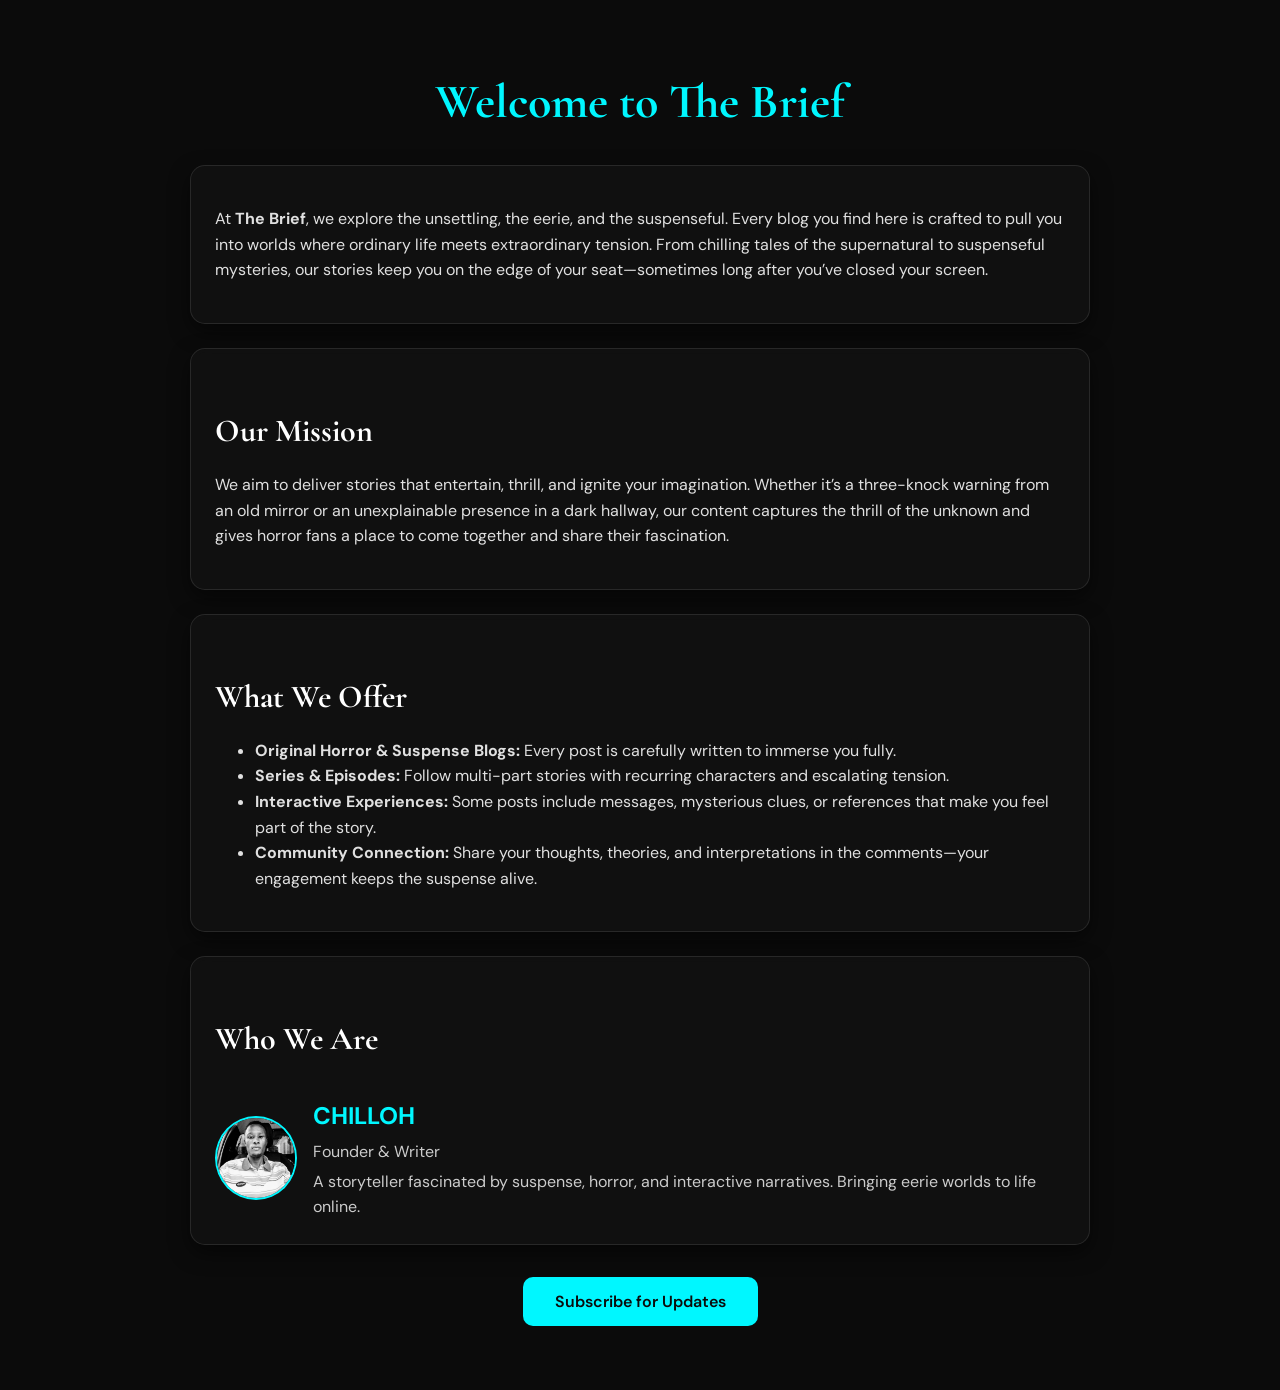
==== about.html @ 276f0a3e "66" ====
<!DOCTYPE html>
<html lang="en">
<head>
  <meta charset="UTF-8">
  <meta name="viewport" content="width=device-width, initial-scale=1.0">
  <title>About | The Brief</title>
  <link href="https://fonts.googleapis.com/css2?family=Cormorant+Garamond:wght@400;600&family=DM+Sans:wght@300;400;500&display=swap" rel="stylesheet">
  <style>
    /* Base Styles */
    body {
      margin: 0;
      font-family: 'DM Sans', sans-serif;
      background: #0b0b0b;
      color: #e0e0e0;
      line-height: 1.6;
    }

    a {
      color: #00f7ff;
      text-decoration: none;
    }

    a:hover {
      text-decoration: underline;
    }

    /* Container */
    .container {
      max-width: 900px;
      margin: 0 auto;
      padding: 2rem 1rem;
    }

    /* Headline */
    h1 {
      font-family: 'Cormorant Garamond', serif;
      font-size: 3rem;
      text-align: center;
      color: #00f7ff;
      margin-bottom: 1.5rem;
    }

    /* Section Titles */
    h2 {
      font-family: 'Cormorant Garamond', serif;
      font-size: 2rem;
      margin-top: 2rem;
      margin-bottom: 1rem;
      color: #ffffff;
    }

    /* Glassmorphic Panels */
    .panel {
      background: rgba(20, 20, 20, 0.6);
      backdrop-filter: blur(10px);
      border: 1px solid rgba(255,255,255,0.1);
      border-radius: 15px;
      padding: 1.5rem;
      margin-bottom: 1.5rem;
      box-shadow: 0 8px 20px rgba(0,0,0,0.5);
    }

    /* Author Section */
    .author {
      display: flex;
      align-items: center;
      gap: 1rem;
      margin-top: 2rem;
    }

    .author img {
      width: 80px;
      height: 80px;
      border-radius: 50%;
      object-fit: cover;
      border: 2px solid #00f7ff;
    }

    .author-info h3 {
      margin: 0;
      font-size: 1.5rem;
      color: #00f7ff;
    }

    .author-info p {
      margin: 0.25rem 0 0;
      font-size: 1rem;
      color: #ccc;
    }

    /* CTA Button */
    .cta {
      display: block;
      text-align: center;
      margin: 2rem 0;
    }

    .cta a {
      display: inline-block;
      background: #00f7ff;
      color: #0b0b0b;
      padding: 0.75rem 2rem;
      font-weight: 600;
      border-radius: 10px;
      transition: all 0.3s ease;
    }

    .cta a:hover {
      background: #00d1ff;
    }

    /* Responsive */
    @media (max-width: 600px) {
      h1 { font-size: 2.2rem; }
      h2 { font-size: 1.5rem; }
    }
  </style>
</head>
<body>

  <div class="container">
    <h1>Welcome to The Brief</h1>

    <div class="panel">
      <p>At <strong>The Brief</strong>, we explore the unsettling, the eerie, and the suspenseful. Every blog you find here is crafted to pull you into worlds where ordinary life meets extraordinary tension. From chilling tales of the supernatural to suspenseful mysteries, our stories keep you on the edge of your seat—sometimes long after you’ve closed your screen.</p>
    </div>

    <div class="panel">
      <h2>Our Mission</h2>
      <p>We aim to deliver stories that entertain, thrill, and ignite your imagination. Whether it’s a three-knock warning from an old mirror or an unexplainable presence in a dark hallway, our content captures the thrill of the unknown and gives horror fans a place to come together and share their fascination.</p>
    </div>

    <div class="panel">
      <h2>What We Offer</h2>
      <ul>
        <li><strong>Original Horror & Suspense Blogs:</strong> Every post is carefully written to immerse you fully.</li>
        <li><strong>Series & Episodes:</strong> Follow multi-part stories with recurring characters and escalating tension.</li>
        <li><strong>Interactive Experiences:</strong> Some posts include messages, mysterious clues, or references that make you feel part of the story.</li>
        <li><strong>Community Connection:</strong> Share your thoughts, theories, and interpretations in the comments—your engagement keeps the suspense alive.</li>
      </ul>
    </div>

    <div class="panel">
      <h2>Who We Are</h2>
      <div class="author">
        <!-- Use your local image here -->
        <img src="icon.png" alt="Author">
        <div class="author-info">
          <h3>CHILLOH</h3>
          <p>Founder & Writer</p>
          <p>A storyteller fascinated by suspense, horror, and interactive narratives. Bringing eerie worlds to life online.</p>
        </div>
      </div>
    </div>

    <div class="cta">
      <a href="/subscribe">Subscribe for Updates</a>
    </div>
  </div>

</body>
</html>
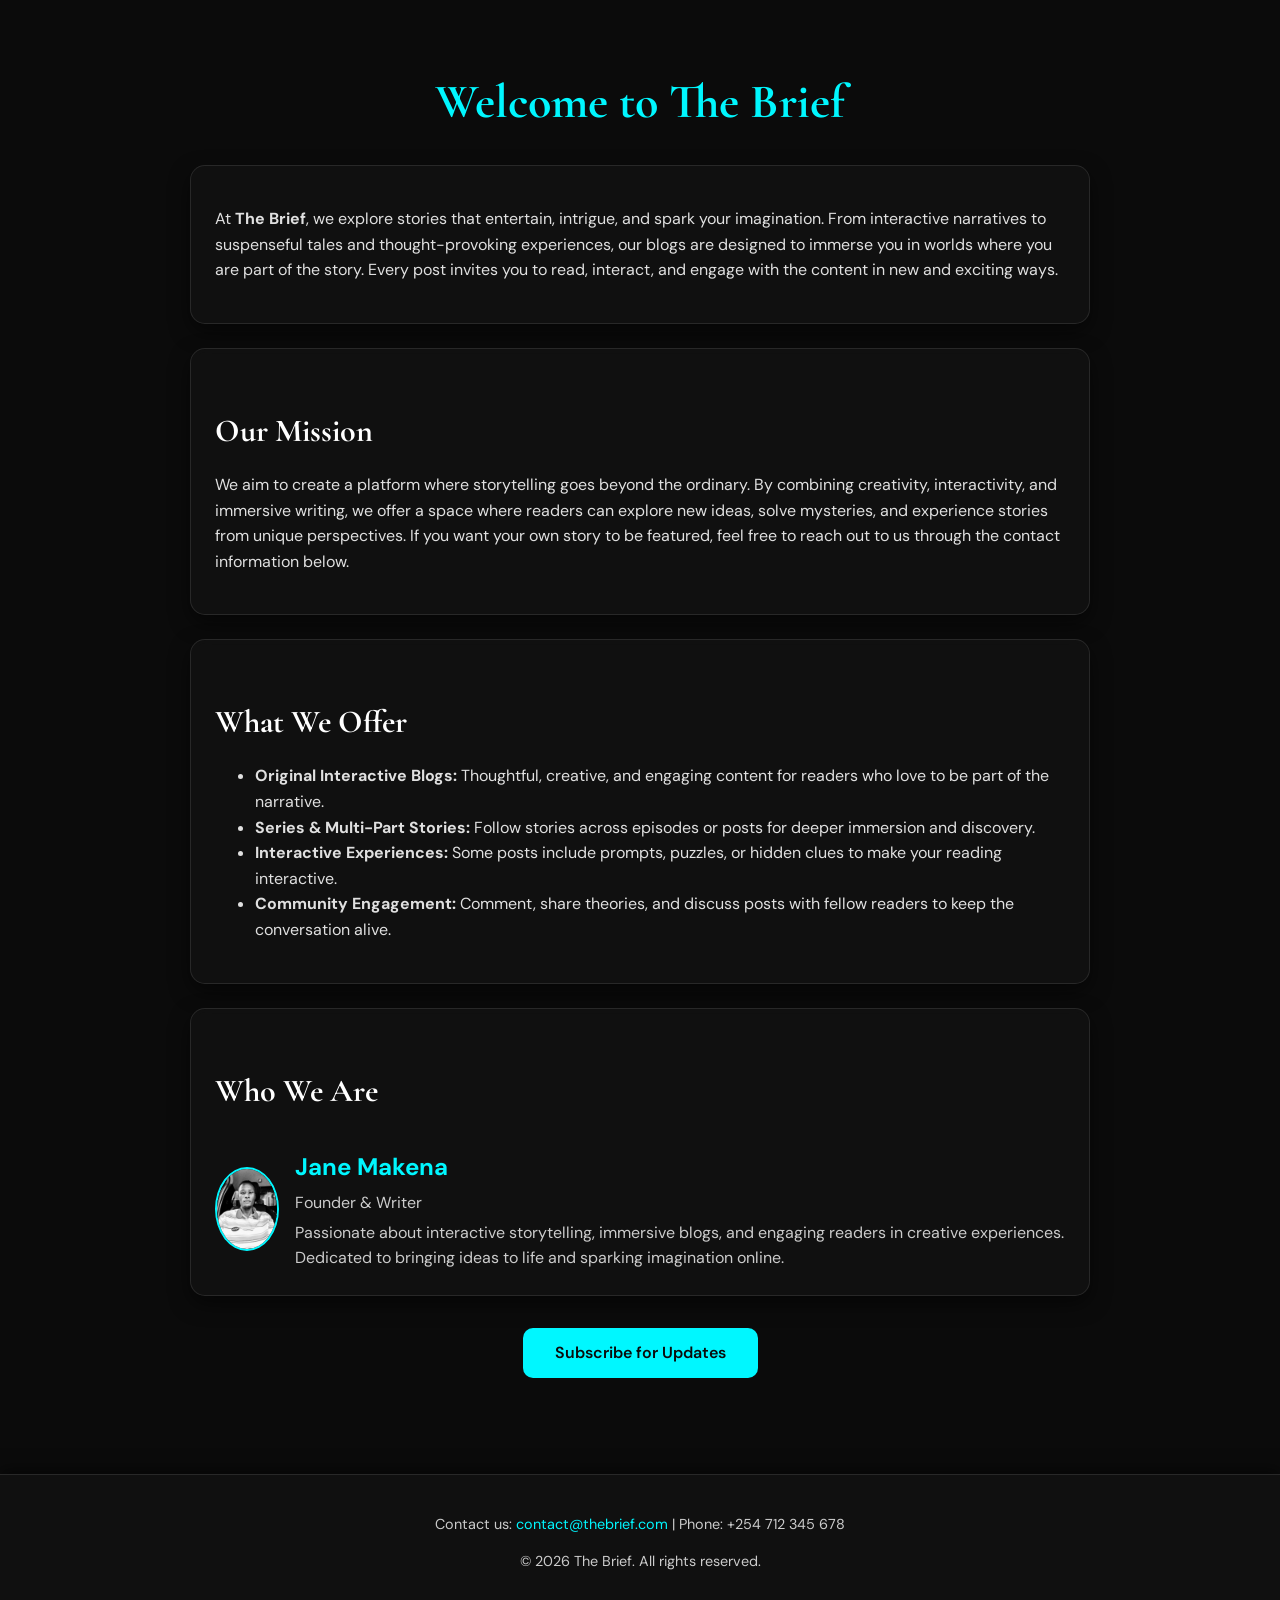
==== commit 62ecb0f3: "abot" ====
--- a/about.html
+++ b/about.html
@@ -109,10 +109,29 @@
       background: #00d1ff;
     }
 
+    /* Footer */
+    footer {
+      background: rgba(20, 20, 20, 0.6);
+      backdrop-filter: blur(10px);
+      border-top: 1px solid rgba(255,255,255,0.1);
+      padding: 1.5rem;
+      margin-top: 2rem;
+      text-align: center;
+      color: #ccc;
+      font-size: 0.9rem;
+      box-shadow: 0 -4px 15px rgba(0,0,0,0.5);
+    }
+
+    footer a {
+      color: #00f7ff;
+    }
+
     /* Responsive */
     @media (max-width: 600px) {
       h1 { font-size: 2.2rem; }
       h2 { font-size: 1.5rem; }
+      .author { flex-direction: column; align-items: flex-start; }
+      .author img { margin-bottom: 0.5rem; }
     }
   </style>
 </head>
@@ -122,33 +141,33 @@
     <h1>Welcome to The Brief</h1>
 
     <div class="panel">
-      <p>At <strong>The Brief</strong>, we explore the unsettling, the eerie, and the suspenseful. Every blog you find here is crafted to pull you into worlds where ordinary life meets extraordinary tension. From chilling tales of the supernatural to suspenseful mysteries, our stories keep you on the edge of your seat—sometimes long after you’ve closed your screen.</p>
+      <p>At <strong>The Brief</strong>, we explore stories that entertain, intrigue, and spark your imagination. From interactive narratives to suspenseful tales and thought-provoking experiences, our blogs are designed to immerse you in worlds where you are part of the story. Every post invites you to read, interact, and engage with the content in new and exciting ways.</p>
     </div>
 
     <div class="panel">
       <h2>Our Mission</h2>
-      <p>We aim to deliver stories that entertain, thrill, and ignite your imagination. Whether it’s a three-knock warning from an old mirror or an unexplainable presence in a dark hallway, our content captures the thrill of the unknown and gives horror fans a place to come together and share their fascination.</p>
+      <p>We aim to create a platform where storytelling goes beyond the ordinary. By combining creativity, interactivity, and immersive writing, we offer a space where readers can explore new ideas, solve mysteries, and experience stories from unique perspectives. If you want your own story to be featured, feel free to reach out to us through the contact information below.</p>
     </div>
 
     <div class="panel">
       <h2>What We Offer</h2>
       <ul>
-        <li><strong>Original Horror & Suspense Blogs:</strong> Every post is carefully written to immerse you fully.</li>
-        <li><strong>Series & Episodes:</strong> Follow multi-part stories with recurring characters and escalating tension.</li>
-        <li><strong>Interactive Experiences:</strong> Some posts include messages, mysterious clues, or references that make you feel part of the story.</li>
-        <li><strong>Community Connection:</strong> Share your thoughts, theories, and interpretations in the comments—your engagement keeps the suspense alive.</li>
+        <li><strong>Original Interactive Blogs:</strong> Thoughtful, creative, and engaging content for readers who love to be part of the narrative.</li>
+        <li><strong>Series & Multi-Part Stories:</strong> Follow stories across episodes or posts for deeper immersion and discovery.</li>
+        <li><strong>Interactive Experiences:</strong> Some posts include prompts, puzzles, or hidden clues to make your reading interactive.</li>
+        <li><strong>Community Engagement:</strong> Comment, share theories, and discuss posts with fellow readers to keep the conversation alive.</li>
       </ul>
     </div>
 
     <div class="panel">
       <h2>Who We Are</h2>
       <div class="author">
-        <!-- Use your local image here -->
+        <!-- Use your local image -->
         <img src="icon.png" alt="Author">
         <div class="author-info">
-          <h3>CHILLOH</h3>
+          <h3>Jane Makena</h3>
           <p>Founder & Writer</p>
-          <p>A storyteller fascinated by suspense, horror, and interactive narratives. Bringing eerie worlds to life online.</p>
+          <p>Passionate about interactive storytelling, immersive blogs, and engaging readers in creative experiences. Dedicated to bringing ideas to life and sparking imagination online.</p>
         </div>
       </div>
     </div>
@@ -158,5 +177,10 @@
     </div>
   </div>
 
+  <footer>
+    <p>Contact us: <a href="mailto:contact@thebrief.com">contact@thebrief.com</a> | Phone: +254 712 345 678</p>
+    <p>&copy; 2026 The Brief. All rights reserved.</p>
+  </footer>
+
 </body>
 </html>
